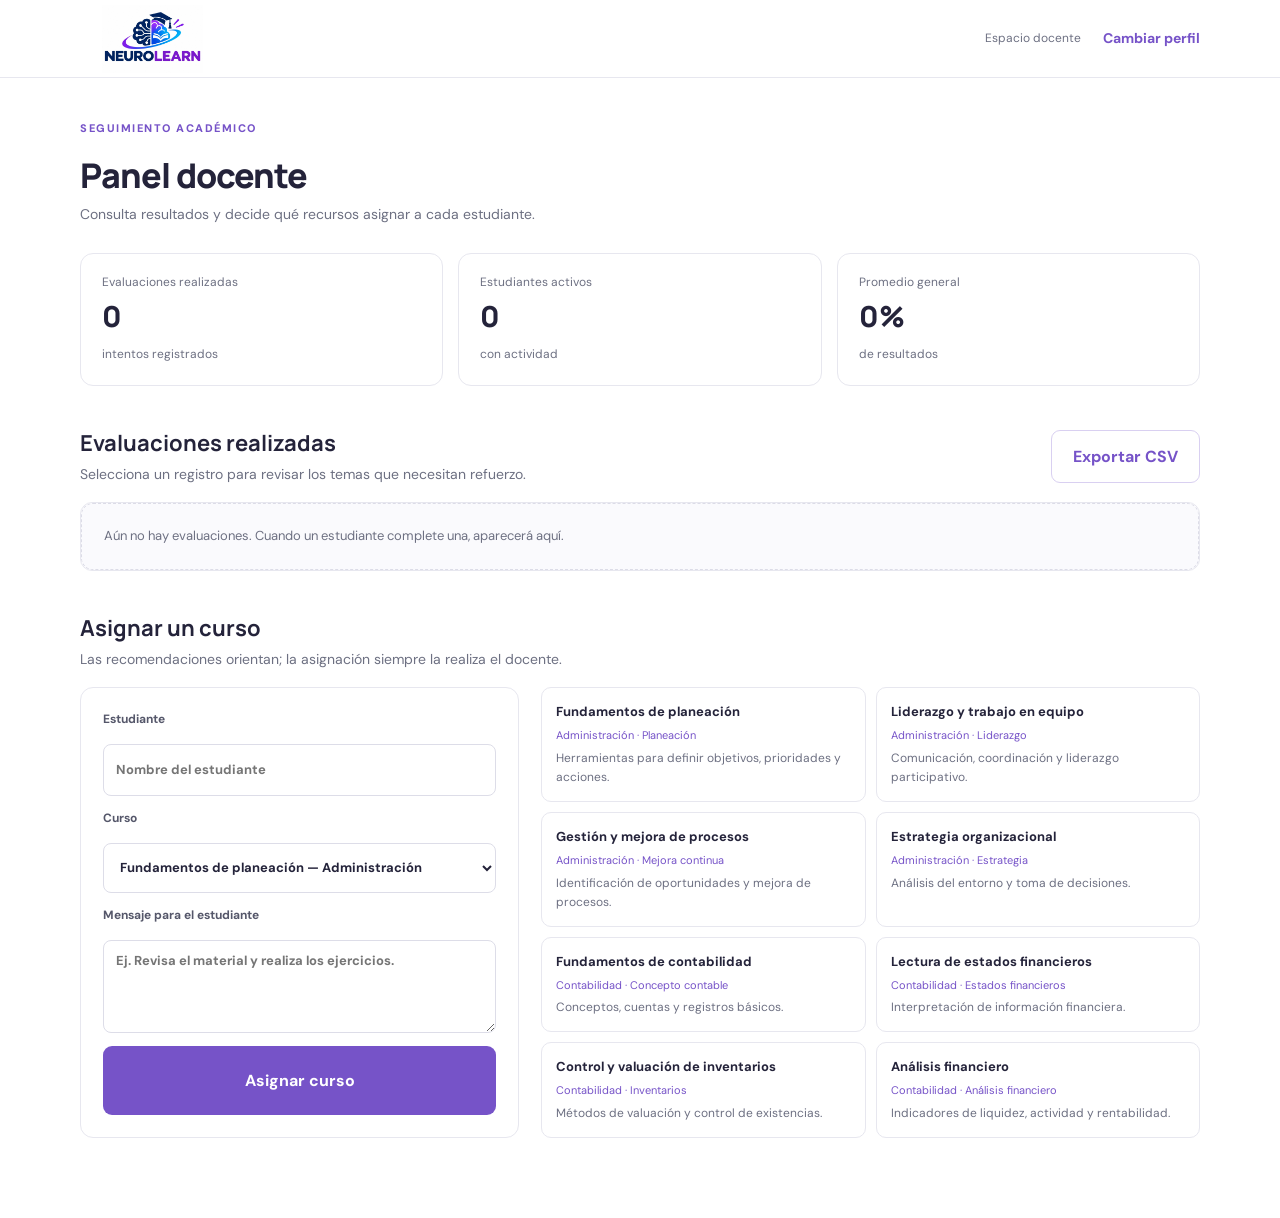
==== pages/docente.html @ 256c32f3 "Add files via upload" ====
<!doctype html><html lang="es"><head><meta charset="utf-8"><meta name="viewport" content="width=device-width, initial-scale=1"><title>Docente | NeuroLearn</title><link rel="stylesheet" href="../css/styles.css"></head><body><header class="dash-header"><a class="brand" href="../index.html"><img src="../assets/img/logo-neurolearn.jpeg" alt=""><span>NeuroLearn</span></a><div><span class="role-label">Espacio docente</span><a class="text-link" href="acceso.html">Cambiar perfil</a></div></header><main class="dashboard wrap"><div class="dash-title"><div><span class="eyebrow">SEGUIMIENTO ACADÉMICO</span><h1>Panel docente</h1><p>Consulta resultados y decide qué recursos asignar a cada estudiante.</p></div></div><div id="teacherStats" class="stats-grid"></div><section class="dash-section"><div class="section-title-row"><div><h2>Evaluaciones realizadas</h2><p>Selecciona un registro para revisar los temas que necesitan refuerzo.</p></div><button class="button button-outline" id="exportResults">Exportar CSV</button></div><div id="evaluationTable" class="table-wrap"></div></section><section class="dash-section"><div class="section-title-row"><div><h2>Asignar un curso</h2><p>Las recomendaciones orientan; la asignación siempre la realiza el docente.</p></div></div><div class="assign-grid"><form id="assignForm" class="assign-form"><label>Estudiante<input id="assignStudent" required placeholder="Nombre del estudiante"></label><label>Curso<select id="courseSelect" required></select></label><label>Mensaje para el estudiante<textarea id="assignMessage" rows="3" placeholder="Ej. Revisa el material y realiza los ejercicios."></textarea></label><button class="button" type="submit">Asignar curso</button></form><div id="courseCatalog" class="catalog-list"></div></div></section></main><script src="../js/data.js"></script><script src="../js/app.js"></script></body></html>
---- css/styles.css ----
@import url('https://fonts.googleapis.com/css2?family=DM+Sans:wght@400;500;600;700&family=Manrope:wght@500;600;700;800&display=swap');
:root{--purple:#7653c8;--purple-dark:#5539a2;--blue:#2855c7;--blue-soft:#eaf0ff;--ink:#24233a;--muted:#6d7082;--line:#e7e7ef;--paper:#fff;--soft:#f7f7fb;--green:#23845d;--shadow:0 16px 45px rgba(37,34,68,.07)}
*{box-sizing:border-box}html{scroll-behavior:smooth}body{margin:0;background:#fff;color:var(--ink);font-family:'DM Sans',Arial,sans-serif;line-height:1.6}a{color:inherit;text-decoration:none}button,input,select,textarea{font:inherit}.wrap{width:min(1120px,calc(100% - 44px));margin-inline:auto}.site-header,.dash-header{height:78px;padding:0 max(22px,calc((100% - 1120px)/2));display:flex;align-items:center;justify-content:space-between;border-bottom:1px solid var(--line);background:#fff}.site-header nav{display:flex;align-items:center;gap:30px;color:#57596b;font-size:14px}.site-header nav a:hover,.text-link:hover{color:var(--purple)}.brand{display:inline-flex;align-items:center;gap:10px;font:800 20px Manrope,sans-serif;letter-spacing:-.7px}.brand img{width:38px;height:38px}.button{display:inline-flex;align-items:center;justify-content:center;gap:10px;border:0;border-radius:9px;background:var(--purple);color:#fff;padding:13px 21px;font-weight:700;cursor:pointer;transition:.18s ease}.button:hover{background:var(--purple-dark);transform:translateY(-1px)}.button:disabled{background:#c9c5d6;cursor:not-allowed;transform:none}.button-small{padding:9px 15px;font-size:13px}.button-outline{background:#fff;color:var(--purple);border:1px solid #d9d0f1}.button-outline:hover{color:#fff}.text-link{color:var(--purple);font-weight:700;font-size:14px}.hero{min-height:560px;display:grid;grid-template-columns:1.08fr .92fr;align-items:center;gap:55px;padding-block:74px}.eyebrow{display:block;color:var(--purple);font-size:11px;font-weight:800;letter-spacing:1.5px;margin-bottom:14px}.hero h1{font:800 clamp(40px,5vw,60px)/1.12 Manrope,sans-serif;letter-spacing:-2.7px;margin:0 0 22px;max-width:620px}.hero h1 span{color:var(--purple)}.hero-copy>p,.section-heading>p,.purpose-card p,.final-cta p{color:var(--muted);font-size:16px;max-width:570px}.hero-actions{display:flex;align-items:center;gap:25px;margin-top:30px}.hero-note{display:flex;align-items:center;gap:10px;margin-top:38px;color:#656779;font-size:13px}.note-mark{display:grid;place-items:center;width:23px;height:23px;background:#e7f5ee;color:var(--green);border-radius:50%;font-weight:800}.hero-art{min-height:390px;position:relative;display:grid;place-items:center;background:#f4f2fb;border-radius:34px;overflow:hidden}.hero-art:before,.hero-art:after{content:"";position:absolute;border:1px solid #ded7f2;border-radius:50%;width:370px;height:370px}.hero-art:after{width:470px;height:470px}.art-card{position:relative;z-index:1;background:#fff;width:280px;padding:22px;border:1px solid #eeeaf7;border-radius:17px;box-shadow:var(--shadow)}.art-top{display:flex;justify-content:space-between;font-size:12px;font-weight:700}.live-dot{width:8px;height:8px;border-radius:50%;background:#4aa67c}.progress-ring{width:145px;height:145px;border-radius:50%;margin:26px auto 20px;display:grid;place-items:center;background:conic-gradient(var(--purple) 0 80%,#eeeaf7 80% 100%);position:relative}.progress-ring:before{content:"";position:absolute;inset:10px;background:white;border-radius:50%}.progress-ring div{position:relative;text-align:center}.progress-ring strong{display:block;font:800 28px Manrope}.progress-ring small,.art-bottom small{display:block;color:var(--muted);font-size:11px}.art-lines{display:grid;gap:8px}.art-lines span{height:7px;border-radius:5px;background:#f0eff5}.art-lines span:first-child{width:90%}.art-lines span:nth-child(2){width:72%}.art-lines span:nth-child(3){width:55%}.art-bottom{display:flex;gap:10px;align-items:center;border-top:1px solid var(--line);margin-top:20px;padding-top:16px;font-size:12px}.mini-icon{width:27px;height:27px;border-radius:8px;background:#e8f5ee;color:var(--green);display:grid;place-items:center}.art-stamp{position:absolute;z-index:2;right:8%;bottom:11%;background:var(--blue);color:white;border-radius:12px;padding:13px 17px;font-size:12px;font-weight:700;line-height:1.4;transform:rotate(4deg)}.section{padding-block:88px}.section-soft{background:var(--soft)}.section-heading{text-align:center;max-width:690px;margin:0 auto 42px}.section-heading h2,.values-layout h2,.final-cta h2{font:800 clamp(29px,3vw,38px)/1.2 Manrope;letter-spacing:-1.2px;margin:0 0 14px}.section-heading>p{margin-inline:auto}.feature-grid{display:grid;grid-template-columns:repeat(3,1fr);gap:18px}.feature-card,.purpose-card{background:white;border:1px solid var(--line);border-radius:15px;padding:27px}.feature-icon{width:40px;height:40px;border-radius:11px;background:var(--blue-soft);color:var(--blue);display:grid;place-items:center;font-weight:800;font-size:12px}.feature-card h3{font:700 18px Manrope;margin:20px 0 8px}.feature-card p{color:var(--muted);font-size:14px;margin:0}.purpose-grid{display:grid;grid-template-columns:1fr 1fr;gap:20px}.purpose-card{padding:35px}.purpose-card h2{font:800 29px Manrope;margin:0 0 12px}.purpose-card p{margin:0;font-size:15px}.purpose-main{background:#f7f4ff;border-color:#eee8fc}.values-layout{display:grid;grid-template-columns:.8fr 1.2fr;gap:60px;align-items:start}.muted{color:var(--muted)}.values-grid{display:grid;grid-template-columns:1fr 1fr;gap:22px 30px}.values-grid>div{border-bottom:1px solid var(--line);padding-bottom:13px}.values-grid b{font:700 16px Manrope}.values-grid p{font-size:13px;color:var(--muted);margin:5px 0 0}.final-cta{display:flex;align-items:center;justify-content:space-between;gap:30px}.final-cta p{margin-bottom:0}.footer{border-top:1px solid var(--line);padding:22px 0}.footer-inner{display:flex;justify-content:space-between;align-items:center}.footer small{color:var(--muted);font-size:12px}
/* Acceso */.access-body{min-height:100vh;background:var(--soft)}.access-wrap{width:min(850px,calc(100% - 40px));margin:80px auto}.access-wrap .section-heading h1{font:800 38px Manrope;margin:0}.role-grid{display:grid;grid-template-columns:1fr 1fr;gap:20px}.role-card{display:block;background:#fff;border:1px solid var(--line);border-radius:16px;padding:30px;transition:.2s}.role-card:hover{transform:translateY(-3px);box-shadow:var(--shadow);border-color:#cfc2ef}.role-icon{width:47px;height:47px;border-radius:13px;background:#eee8fb;color:var(--purple);display:grid;place-items:center;font:800 20px Manrope}.role-teacher{background:var(--blue-soft);color:var(--blue)}.role-card h2{font:700 22px Manrope;margin:20px 0 8px}.role-card p{color:var(--muted);font-size:14px;min-height:68px}.role-link{display:block;color:var(--purple);font-weight:700;font-size:14px;margin-top:22px}.demo-note{text-align:center;color:var(--muted);font-size:12px;margin-top:25px}
/* Paneles */.dash-header{position:sticky;top:0;z-index:5}.dash-header>div{display:flex;align-items:center;gap:22px}.role-label{font-size:12px;color:var(--muted)}.dashboard{padding-top:42px;padding-bottom:80px}.dash-title{display:flex;align-items:end;justify-content:space-between;gap:25px;margin-bottom:28px}.dash-title h1{font:800 34px Manrope;letter-spacing:-1px;margin:0 0 5px}.dash-title p,.section-title-row p{margin:0;color:var(--muted);font-size:14px}.student-name{display:grid;gap:5px;font-size:12px;color:var(--muted)}.student-name input,.assign-form input,.assign-form select,.assign-form textarea{border:1px solid #dddde8;border-radius:8px;padding:10px 12px;min-width:210px;color:var(--ink);background:white;outline:none}.student-name input:focus,.assign-form :focus{border-color:var(--purple)}.stats-grid{display:grid;grid-template-columns:repeat(3,1fr);gap:15px;margin-bottom:38px}.stat-card{background:#fff;border:1px solid var(--line);border-radius:13px;padding:19px 21px}.stat-card small{display:block;color:var(--muted);font-size:12px}.stat-card strong{display:block;font:800 29px Manrope;margin:4px 0}.stat-card span{font-size:12px;color:var(--muted)}.dash-section{margin-top:42px}.dash-section>h2,.section-title-row h2{font:700 22px Manrope;margin:0 0 5px}.section-title-row{display:flex;justify-content:space-between;align-items:center;margin-bottom:17px;gap:20px}.subject-grid{display:grid;grid-template-columns:1fr 1fr;gap:17px}.subject-card,.course-row,.detail-card{border:1px solid var(--line);border-radius:13px;padding:22px;background:#fff}.subject-head{display:flex;align-items:center;justify-content:space-between}.subject-symbol{width:38px;height:38px;display:grid;place-items:center;background:#f0ebfc;color:var(--purple);border-radius:10px;font:800 16px Manrope}.level-pill{background:var(--blue-soft);color:var(--blue);padding:5px 9px;border-radius:20px;font-size:11px;font-weight:700}.subject-card h3{font:700 19px Manrope;margin:16px 0 5px}.subject-card p{color:var(--muted);font-size:13px;margin:0 0 16px}.level-track{display:flex;gap:5px;margin-bottom:18px}.level-track span{height:5px;flex:1;border-radius:8px;background:#eeeef3}.level-track span.filled{background:var(--purple)}.subject-card .button{width:100%;padding:10px}.course-list{display:grid;gap:10px}.course-row{display:flex;align-items:center;justify-content:space-between;gap:15px}.course-row h3{font:700 16px Manrope;margin:0}.course-row p{font-size:13px;color:var(--muted);margin:5px 0}.course-row small{font-size:12px;color:var(--muted)}.status-tag{display:inline-block;background:#eaf6f0;color:var(--green);border-radius:20px;padding:5px 9px;font-size:11px;font-weight:700;white-space:nowrap}.status-warn{background:#fff3df;color:#98651a}.empty-state,.detail-empty{background:#fafafd;border:1px dashed #dcdce7;border-radius:12px;padding:22px;color:var(--muted);font-size:13px}.table-wrap{overflow-x:auto;border:1px solid var(--line);border-radius:12px;background:#fff}table{width:100%;border-collapse:collapse;font-size:13px;white-space:nowrap}th,td{text-align:left;padding:13px 15px;border-bottom:1px solid var(--line)}th{background:#fafafd;color:#66697a;font-size:11px;text-transform:uppercase;letter-spacing:.5px}tbody tr:last-child td{border-bottom:0}.table-action{border:0;background:none;color:var(--purple);font-weight:700;cursor:pointer}.assign-grid{display:grid;grid-template-columns:.8fr 1.2fr;gap:22px}.assign-form{display:grid;gap:13px;padding:22px;border:1px solid var(--line);border-radius:13px}.assign-form label{display:grid;gap:6px;font-size:12px;font-weight:700;color:#55576a}.assign-form input,.assign-form select,.assign-form textarea{width:100%;min-width:0;font-size:13px}.assign-form textarea{resize:vertical}.catalog-list{display:grid;grid-template-columns:1fr 1fr;gap:10px}.catalog-item{border:1px solid var(--line);border-radius:10px;padding:14px}.catalog-item b{display:block;font-size:13px}.catalog-item span{display:block;color:var(--purple);font-size:11px;margin:4px 0}.catalog-item p{font-size:12px;color:var(--muted);margin:0}.detail-card{max-width:800px}.detail-heading{display:flex;justify-content:space-between;align-items:center}.detail-heading h3{margin:0;font:700 20px Manrope}.detail-heading>strong{font:800 25px Manrope;color:var(--purple)}.detail-card h4{margin:20px 0 8px}.detail-card li,.detail-card p{font-size:13px;color:var(--muted)}
/* Evaluación */.exam-panel,.result-panel{margin-top:35px;scroll-margin-top:95px}.hidden{display:none!important}.exam-panel{border:1px solid var(--line);border-radius:16px;padding:28px;background:#fff;box-shadow:var(--shadow)}.exam-top{display:flex;justify-content:space-between;align-items:start}.exam-top h2{font:700 23px Manrope;margin:0}.close-button{border:0;background:#f4f3f8;border-radius:8px;padding:7px 11px;color:var(--muted);cursor:pointer}.exam-progress{height:6px;border-radius:8px;background:#eeeef4;margin:23px 0 12px;overflow:hidden}.exam-progress span{display:block;height:100%;background:var(--purple);transition:width .2s}.exam-meta{font-size:12px;color:var(--muted)}.question-text{font:700 20px/1.4 Manrope;margin:22px 0}.answer-options{display:grid;gap:10px}.answer-option{display:flex;align-items:center;gap:12px;text-align:left;border:1px solid var(--line);background:white;border-radius:10px;padding:13px;cursor:pointer;color:var(--ink)}.answer-option>span{width:27px;height:27px;border-radius:8px;background:#f1eff7;color:var(--purple);display:grid;place-items:center;font-weight:800;font-size:12px}.answer-option:hover,.answer-option.selected{border-color:var(--purple);background:#faf8ff}.exam-actions{display:flex;justify-content:space-between;align-items:center;margin-top:22px;gap:15px}.exam-actions>span{font-size:12px;color:var(--muted)}.exam-actions button:disabled{opacity:.5}.result-card{border:1px solid var(--line);border-radius:16px;padding:30px;text-align:center;background:#fff}.result-score{font:800 55px Manrope;color:var(--purple);margin:12px}.result-score small{font-size:17px;color:var(--muted)}.result-card h2{font:800 25px Manrope;margin:0}.result-card>p{color:var(--muted);font-size:14px;max-width:650px;margin:10px auto 20px}.mistake-list{text-align:left;max-width:700px;margin:25px auto}.mistake-list h3{font:700 17px Manrope}.mistake-list>div{padding:12px 0;border-bottom:1px solid var(--line)}.mistake-list p{font-size:13px;color:var(--muted);margin:4px 0}.mistake-list small{color:var(--green);font-size:12px}.success-note{color:var(--green)!important}
@media(max-width:800px){.site-header nav{gap:15px}.hero{grid-template-columns:1fr;gap:35px;padding-block:55px}.hero-art{min-height:350px}.values-layout{grid-template-columns:1fr;gap:25px}.assign-grid{grid-template-columns:1fr}.catalog-list{grid-template-columns:1fr 1fr}}
@media(max-width:600px){.wrap{width:calc(100% - 32px)}.site-header,.dash-header{height:68px;padding-inline:16px}.site-header nav a:not(.button){display:none}.brand{font-size:18px}.brand img{width:34px;height:34px}.hero{min-height:auto;padding-block:48px}.hero h1{font-size:42px;letter-spacing:-1.8px}.hero-art{min-height:320px}.art-stamp{right:4%;bottom:7%}.section{padding-block:60px}.feature-grid,.purpose-grid,.role-grid,.subject-grid,.stats-grid{grid-template-columns:1fr}.feature-grid{gap:12px}.purpose-card{padding:25px}.values-grid{gap:16px}.final-cta,.footer-inner,.dash-title{align-items:flex-start;flex-direction:column}.final-cta .button{width:100%}.footer-inner{gap:12px}.access-wrap{margin:50px auto}.access-wrap .section-heading h1{font-size:31px}.role-card p{min-height:0}.dashboard{padding-top:28px}.dash-title h1{font-size:29px}.student-name,.student-name input{width:100%}.dash-title{gap:18px}.dash-header>div{gap:10px}.role-label{display:none}.course-row{align-items:flex-start;flex-direction:column}.section-title-row{align-items:flex-start;flex-direction:column}.catalog-list{grid-template-columns:1fr}.exam-panel{padding:18px}.exam-actions{align-items:stretch;flex-direction:column}.exam-actions .button{width:100%}.result-card{padding:22px}}

/* Ventanas modales: evaluaciones, resultados y análisis docente */
body.modal-open{overflow:hidden}
.modal-backdrop{position:fixed;inset:0;z-index:1000;display:grid;place-items:center;padding:20px;background:rgba(16,22,43,.62);backdrop-filter:blur(3px)}
.modal-backdrop.hidden{display:none!important}
.app-modal{width:min(100%,720px);max-height:min(88vh,900px);overflow:auto;background:#fff;border:1px solid rgba(255,255,255,.7);border-radius:18px;box-shadow:0 24px 80px rgba(8,16,40,.28);padding:25px;outline:none;animation:modal-enter .18s ease-out}
.modal-header{display:flex;align-items:center;justify-content:space-between;gap:15px;padding-bottom:16px;border-bottom:1px solid var(--line)}
.modal-header h2{margin:0;font:700 20px Manrope;color:var(--ink)}
.modal-content{padding-top:18px}
.modal-content .exam-top{display:flex;align-items:center;justify-content:space-between;gap:15px}
.modal-content .exam-top h3{margin:4px 0 0;font:700 17px Manrope}
.modal-content .exam-progress{margin:17px 0 20px}
.modal-content .question-text{margin:0 0 18px;font-size:19px}
.modal-content .answer-options{display:grid;gap:9px}
.modal-content .exam-actions,.modal-actions{display:flex;justify-content:space-between;align-items:center;gap:10px;margin-top:22px}
.modal-content .exam-actions .button,.modal-actions .button{min-width:120px}
.modal-content .result-card{border:0;padding:8px 0 0;box-shadow:none}
.modal-content .result-card h3{font:800 24px Manrope;margin:0}
.modal-content .result-card>p{line-height:1.6}
.modal-content .detail-card{padding:0;border:0}
.modal-content .detail-card h4{margin-top:18px}
.brand img{object-fit:contain;background:#fff;border-radius:7px}
@keyframes modal-enter{from{opacity:0;transform:translateY(8px) scale(.99)}to{opacity:1;transform:translateY(0) scale(1)}}
@media(max-width:600px){.modal-backdrop{padding:10px;align-items:end}.app-modal{max-height:92vh;border-radius:17px 17px 12px 12px;padding:19px}.modal-content .exam-actions,.modal-actions{flex-direction:column-reverse;align-items:stretch}.modal-content .exam-actions .button,.modal-actions .button{width:100%}}
.brand img{width:145px;height:68px;object-fit:contain;background:transparent;border-radius:0}
.brand img+span{display:none}
@media(max-width:600px){.brand img{width:125px;height:58px}}
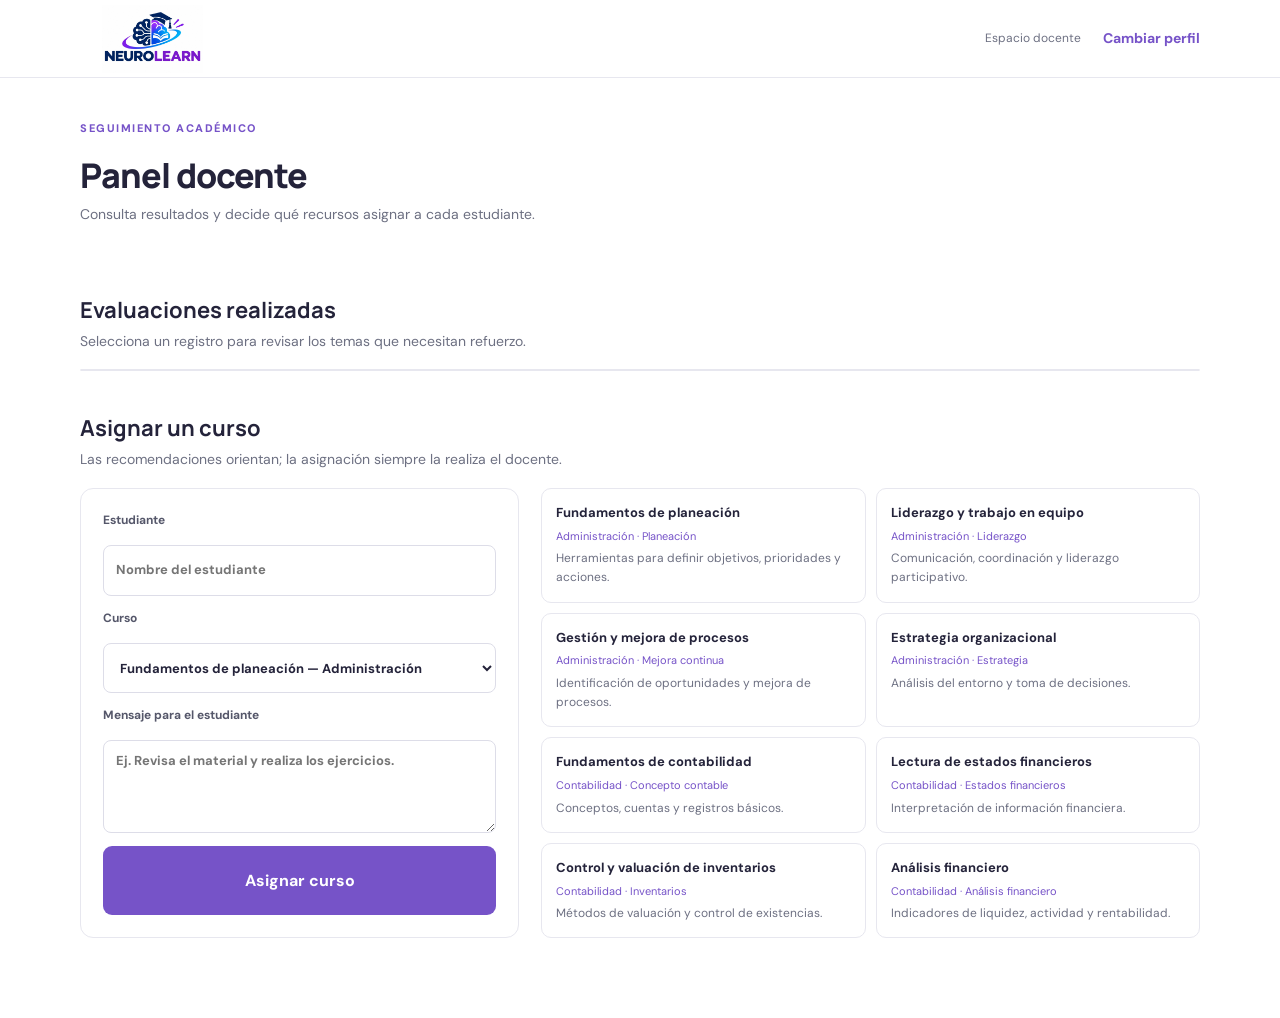
==== commit c0252382: "Update docente.html" ====
--- a/pages/docente.html
+++ b/pages/docente.html
@@ -1 +1 @@
-<!doctype html><html lang="es"><head><meta charset="utf-8"><meta name="viewport" content="width=device-width, initial-scale=1"><title>Docente | NeuroLearn</title><link rel="stylesheet" href="../css/styles.css"></head><body><header class="dash-header"><a class="brand" href="../index.html"><img src="../assets/img/logo-neurolearn.jpeg" alt=""><span>NeuroLearn</span></a><div><span class="role-label">Espacio docente</span><a class="text-link" href="acceso.html">Cambiar perfil</a></div></header><main class="dashboard wrap"><div class="dash-title"><div><span class="eyebrow">SEGUIMIENTO ACADÉMICO</span><h1>Panel docente</h1><p>Consulta resultados y decide qué recursos asignar a cada estudiante.</p></div></div><div id="teacherStats" class="stats-grid"></div><section class="dash-section"><div class="section-title-row"><div><h2>Evaluaciones realizadas</h2><p>Selecciona un registro para revisar los temas que necesitan refuerzo.</p></div><button class="button button-outline" id="exportResults">Exportar CSV</button></div><div id="evaluationTable" class="table-wrap"></div></section><section class="dash-section"><div class="section-title-row"><div><h2>Asignar un curso</h2><p>Las recomendaciones orientan; la asignación siempre la realiza el docente.</p></div></div><div class="assign-grid"><form id="assignForm" class="assign-form"><label>Estudiante<input id="assignStudent" required placeholder="Nombre del estudiante"></label><label>Curso<select id="courseSelect" required></select></label><label>Mensaje para el estudiante<textarea id="assignMessage" rows="3" placeholder="Ej. Revisa el material y realiza los ejercicios."></textarea></label><button class="button" type="submit">Asignar curso</button></form><div id="courseCatalog" class="catalog-list"></div></div></section></main><script src="../js/data.js"></script><script src="../js/app.js"></script></body></html>
+<!doctype html><html lang="es"><head><meta charset="utf-8"><meta name="viewport" content="width=device-width, initial-scale=1"><title>Docente | NeuroLearn</title><link rel="stylesheet" href="../css/styles.css"></head><body><header class="dash-header"><a class="brand" href="../index.html"><img src="../assets/img/logo-neurolearn.jpeg" alt=""><span>NeuroLearn</span></a><div><span class="role-label">Espacio docente</span><a class="text-link" href="acceso.html">Cambiar perfil</a></div></header><main class="dashboard wrap"><div class="dash-title"><div><span class="eyebrow">SEGUIMIENTO ACADÉMICO</span><h1>Panel docente</h1><p>Consulta resultados y decide qué recursos asignar a cada estudiante.</p></div></div><div id="teacherStats" class="stats-grid"></div><section class="dash-section"><div class="section-title-row"><div><h2>Evaluaciones realizadas</h2><p>Selecciona un registro para revisar los temas que necesitan refuerzo.</p></div></div><div id="evaluationTable" class="table-wrap"></div></section><section class="dash-section"><div class="section-title-row"><div><h2>Asignar un curso</h2><p>Las recomendaciones orientan; la asignación siempre la realiza el docente.</p></div></div><div class="assign-grid"><form id="assignForm" class="assign-form"><label>Estudiante<input id="assignStudent" required placeholder="Nombre del estudiante"></label><label>Curso<select id="courseSelect" required></select></label><label>Mensaje para el estudiante<textarea id="assignMessage" rows="3" placeholder="Ej. Revisa el material y realiza los ejercicios."></textarea></label><button class="button" type="submit">Asignar curso</button></form><div id="courseCatalog" class="catalog-list"></div></div></section></main><script src="../js/data.js"></script><script src="../js/app.js"></script></body></html>
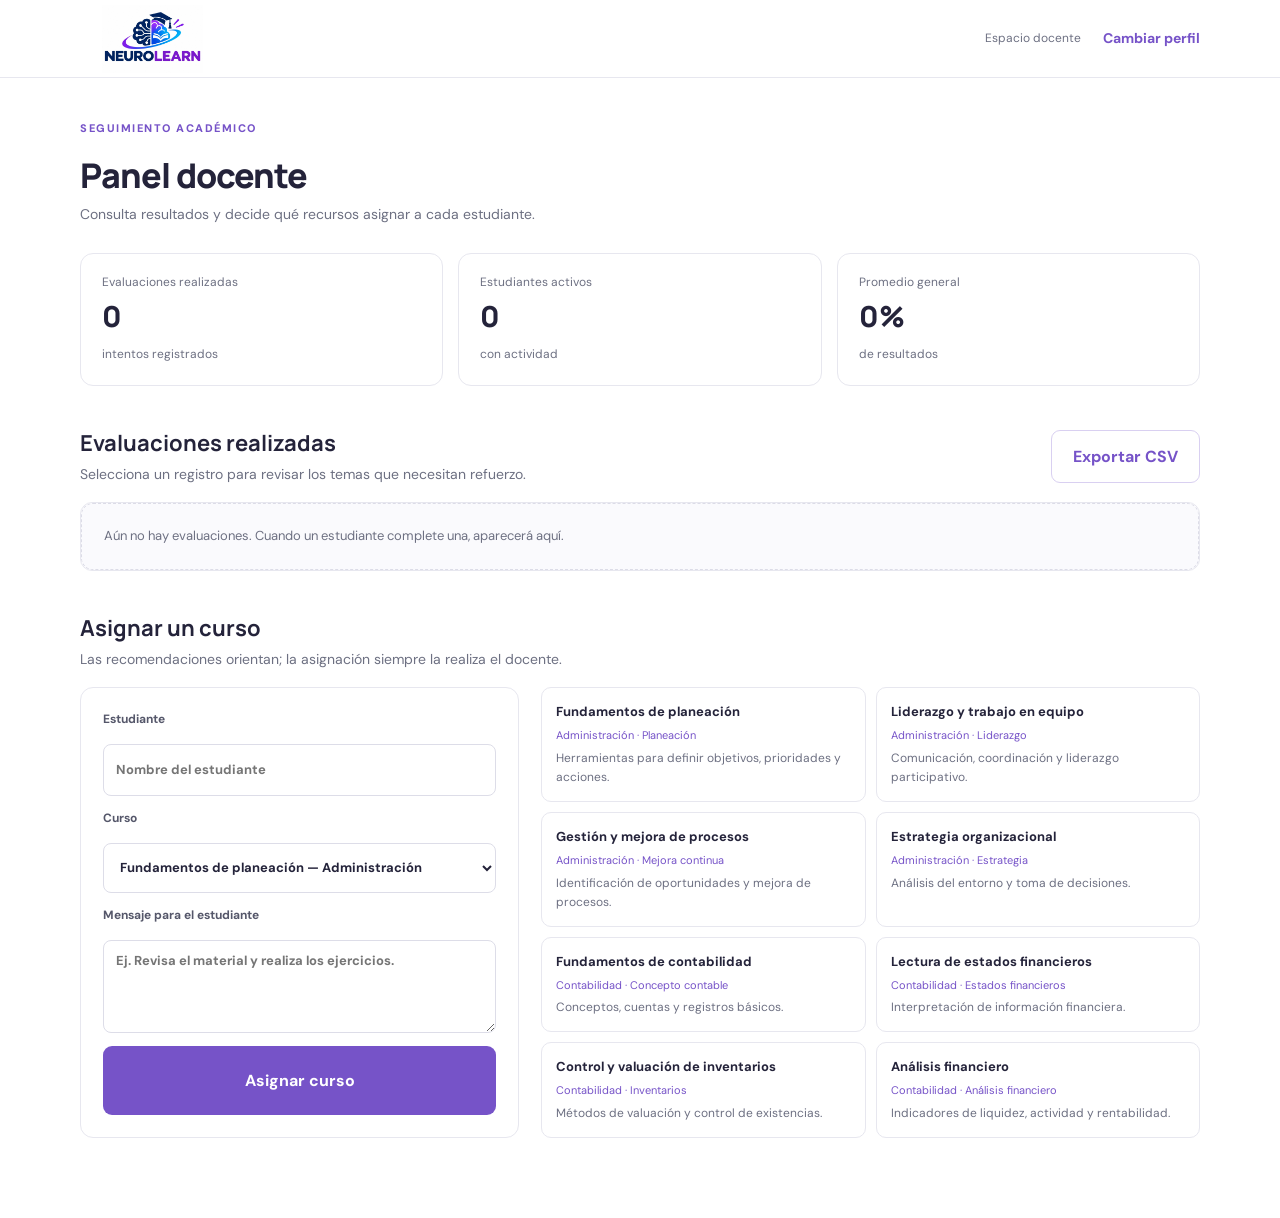
==== commit 2fccf5f0: "Update docente.html" ====
--- a/pages/docente.html
+++ b/pages/docente.html
@@ -1 +1 @@
-<!doctype html><html lang="es"><head><meta charset="utf-8"><meta name="viewport" content="width=device-width, initial-scale=1"><title>Docente | NeuroLearn</title><link rel="stylesheet" href="../css/styles.css"></head><body><header class="dash-header"><a class="brand" href="../index.html"><img src="../assets/img/logo-neurolearn.jpeg" alt=""><span>NeuroLearn</span></a><div><span class="role-label">Espacio docente</span><a class="text-link" href="acceso.html">Cambiar perfil</a></div></header><main class="dashboard wrap"><div class="dash-title"><div><span class="eyebrow">SEGUIMIENTO ACADÉMICO</span><h1>Panel docente</h1><p>Consulta resultados y decide qué recursos asignar a cada estudiante.</p></div></div><div id="teacherStats" class="stats-grid"></div><section class="dash-section"><div class="section-title-row"><div><h2>Evaluaciones realizadas</h2><p>Selecciona un registro para revisar los temas que necesitan refuerzo.</p></div></div><div id="evaluationTable" class="table-wrap"></div></section><section class="dash-section"><div class="section-title-row"><div><h2>Asignar un curso</h2><p>Las recomendaciones orientan; la asignación siempre la realiza el docente.</p></div></div><div class="assign-grid"><form id="assignForm" class="assign-form"><label>Estudiante<input id="assignStudent" required placeholder="Nombre del estudiante"></label><label>Curso<select id="courseSelect" required></select></label><label>Mensaje para el estudiante<textarea id="assignMessage" rows="3" placeholder="Ej. Revisa el material y realiza los ejercicios."></textarea></label><button class="button" type="submit">Asignar curso</button></form><div id="courseCatalog" class="catalog-list"></div></div></section></main><script src="../js/data.js"></script><script src="../js/app.js"></script></body></html>
+<!doctype html><html lang="es"><head><meta charset="utf-8"><meta name="viewport" content="width=device-width, initial-scale=1"><title>Docente | NeuroLearn</title><link rel="stylesheet" href="../css/styles.css"></head><body><header class="dash-header"><a class="brand" href="../index.html"><img src="../assets/img/logo-neurolearn.jpeg" alt=""><span>NeuroLearn</span></a><div><span class="role-label">Espacio docente</span><a class="text-link" href="acceso.html">Cambiar perfil</a></div></header><main class="dashboard wrap"><div class="dash-title"><div><span class="eyebrow">SEGUIMIENTO ACADÉMICO</span><h1>Panel docente</h1><p>Consulta resultados y decide qué recursos asignar a cada estudiante.</p></div></div><div id="teacherStats" class="stats-grid"></div><section class="dash-section"><div class="section-title-row"><div><h2>Evaluaciones realizadas</h2><p>Selecciona un registro para revisar los temas que necesitan refuerzo.</p></div><button class="button button-outline" id="exportResults">Exportar CSV</button></div><div id="evaluationTable" class="table-wrap"></div></section><section class="dash-section"><div class="section-title-row"><div><h2>Asignar un curso</h2><p>Las recomendaciones orientan; la asignación siempre la realiza el docente.</p></div></div><div class="assign-grid"><form id="assignForm" class="assign-form"><label>Estudiante<input id="assignStudent" required placeholder="Nombre del estudiante"></label><label>Curso<select id="courseSelect" required></select></label><label>Mensaje para el estudiante<textarea id="assignMessage" rows="3" placeholder="Ej. Revisa el material y realiza los ejercicios."></textarea></label><button class="button" type="submit">Asignar curso</button></form><div id="courseCatalog" class="catalog-list"></div></div></section></main><script src="../js/data.js"></script><script src="../js/app.js"></script></body></html>
